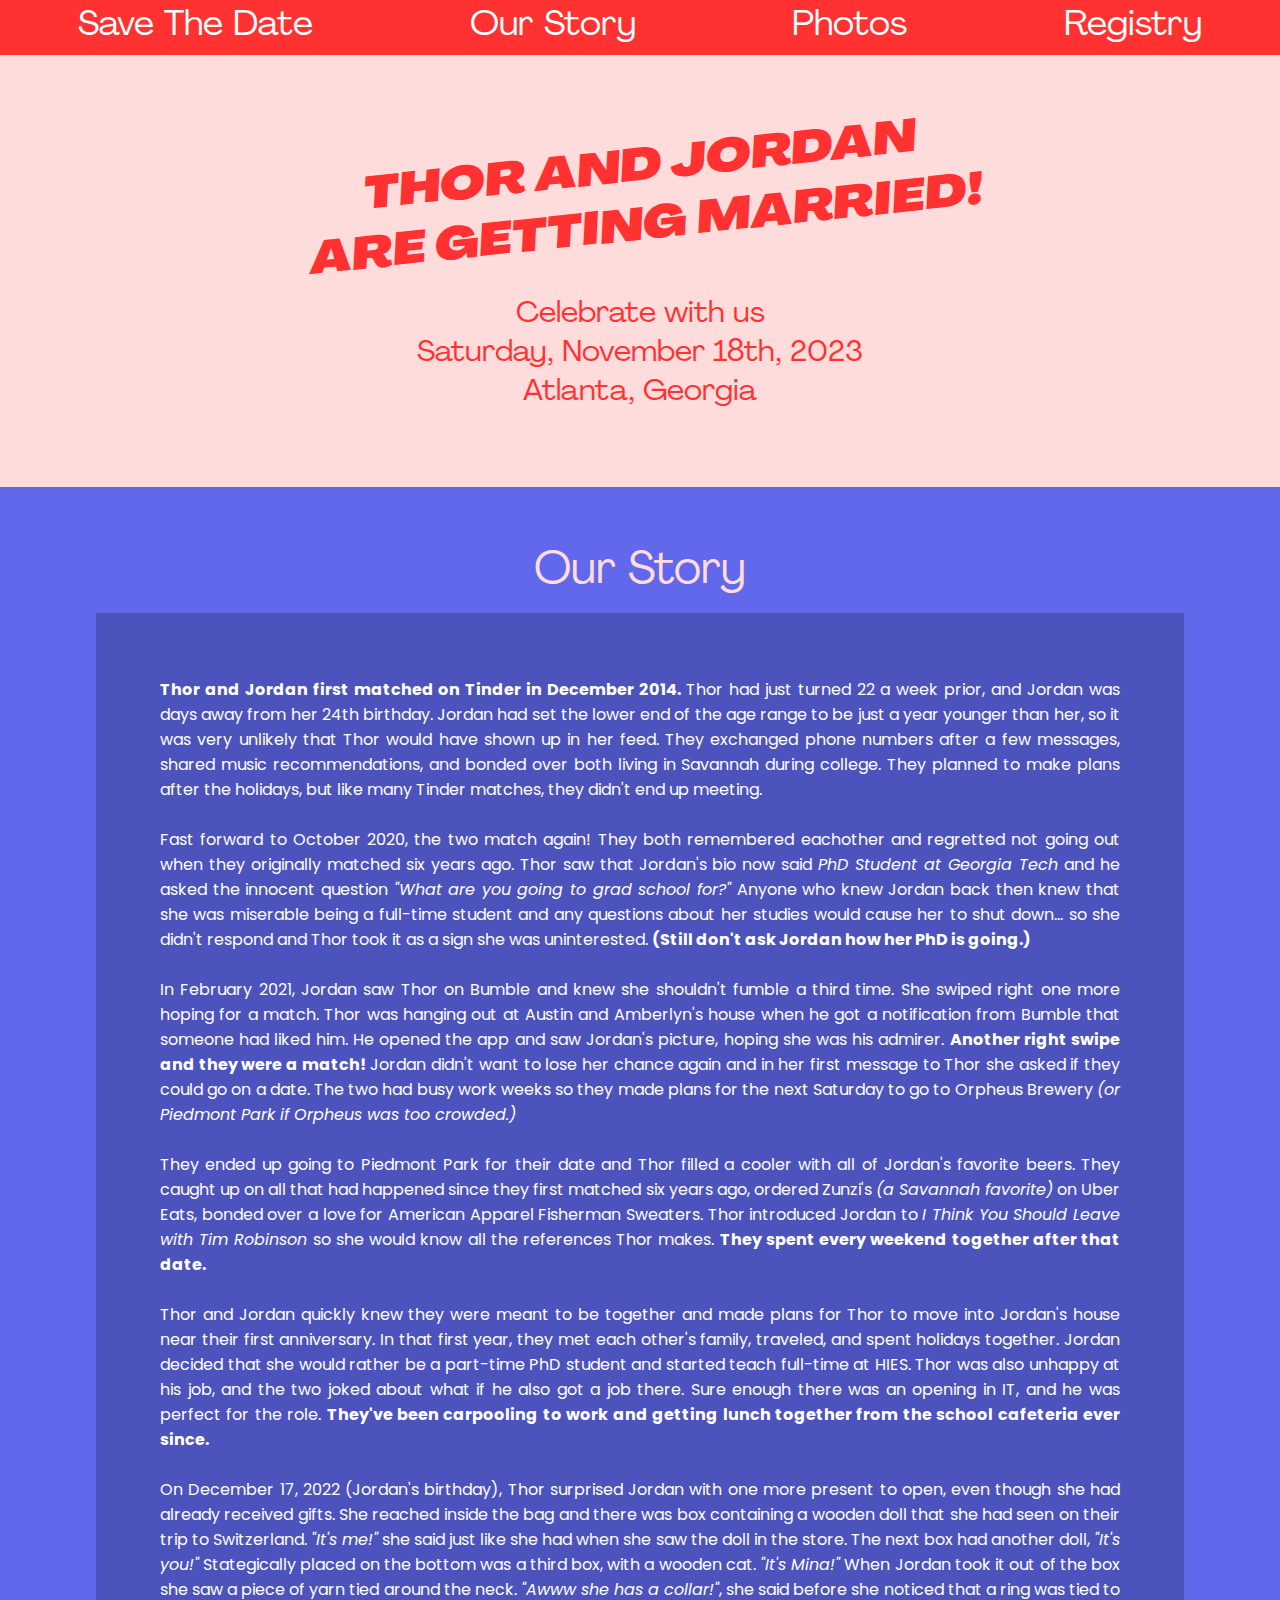
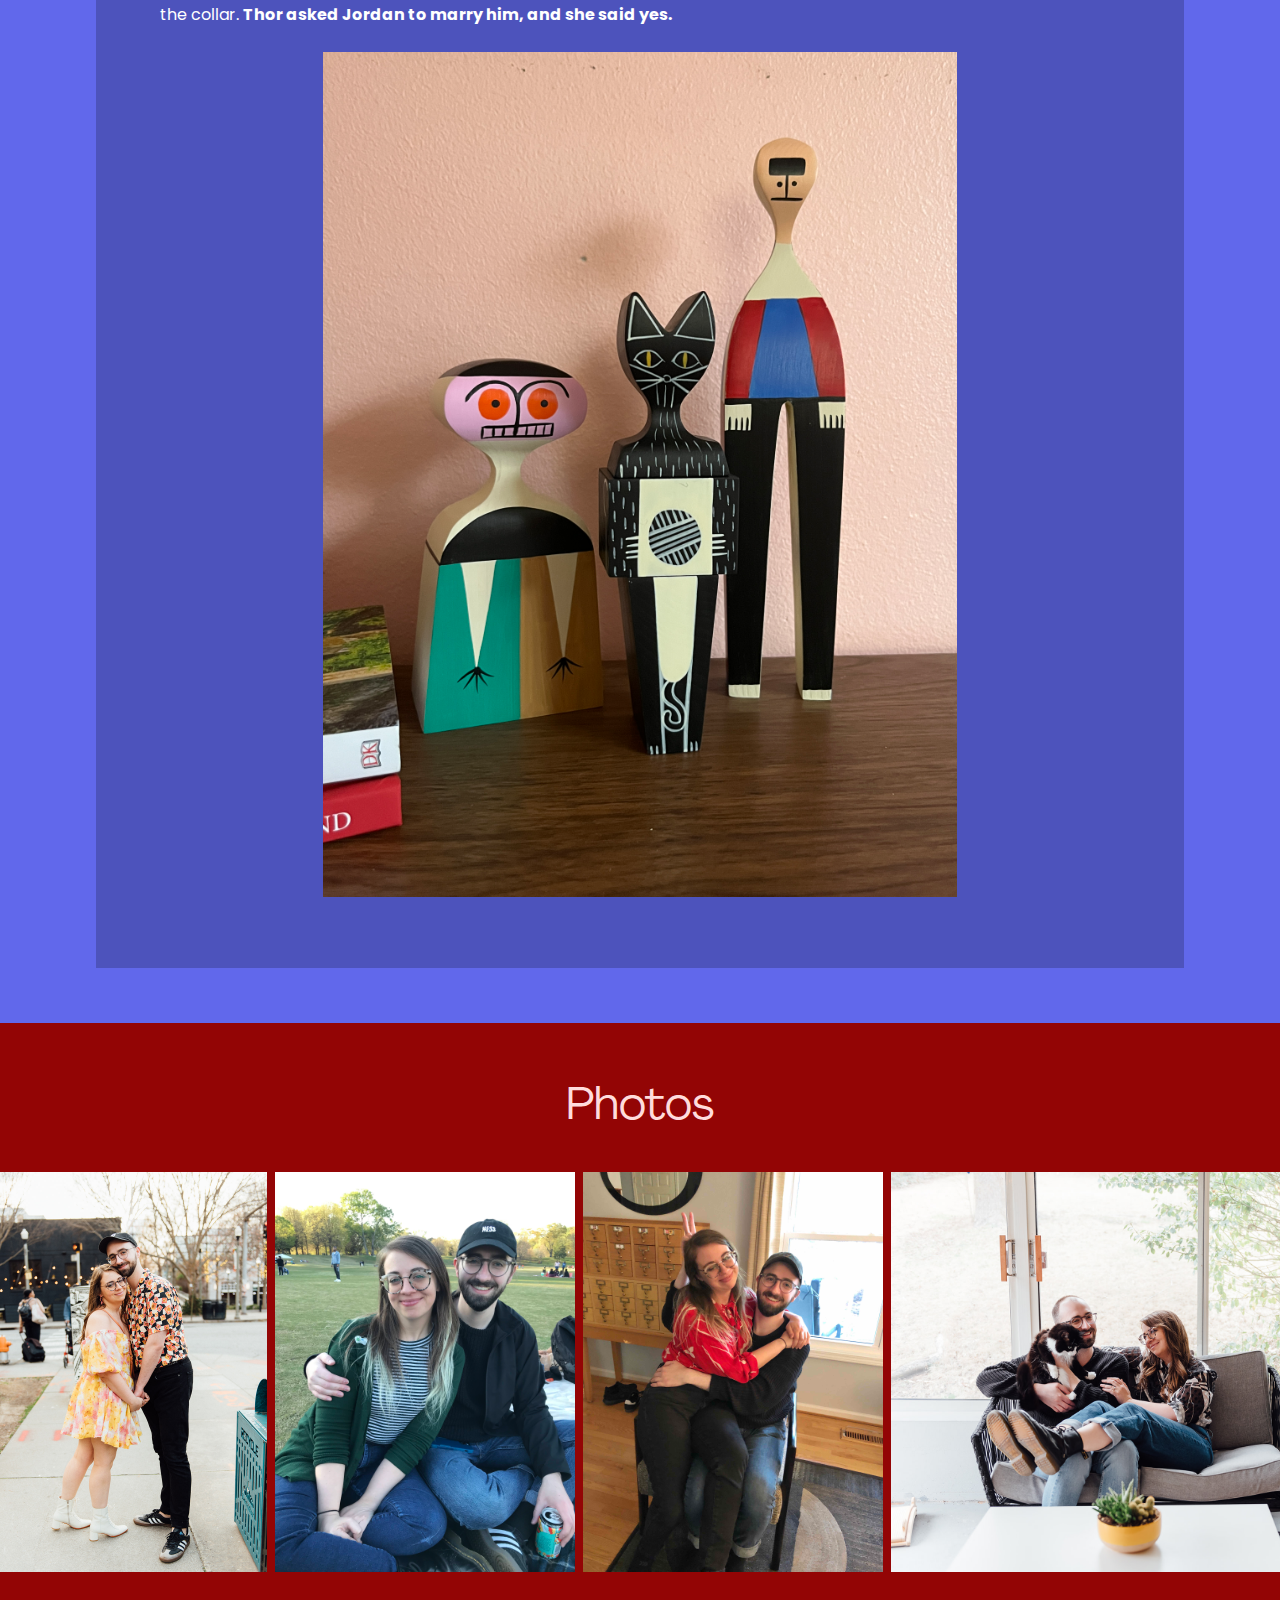
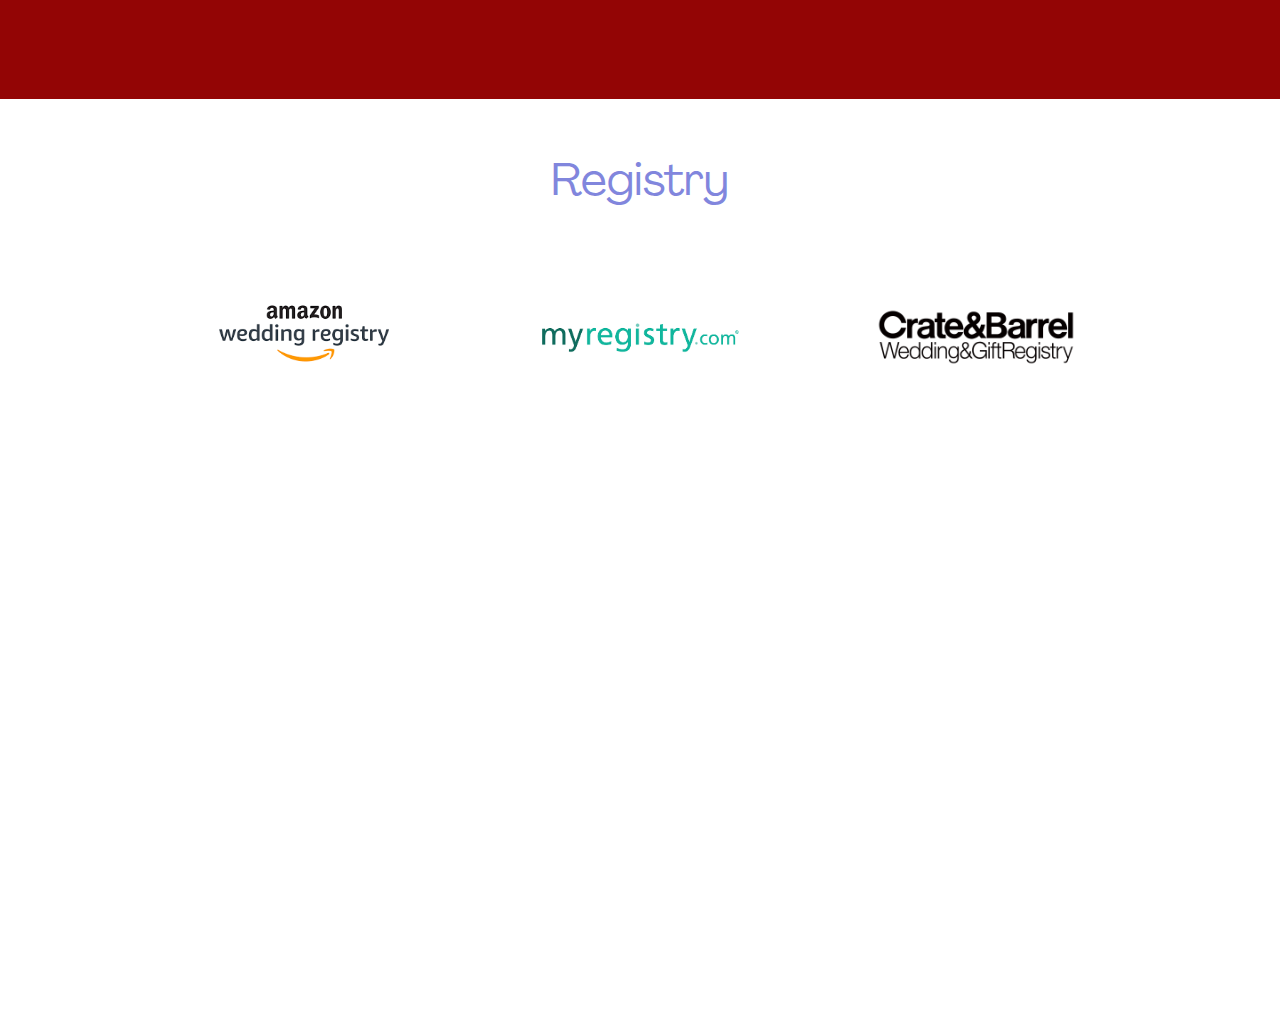
==== index.html @ b4f10556 "initial commit" ====
<!DOCTYPE html>
<html>
<head>
<title>Thor and Jordan</title>
<meta charset="UTF-8">
<meta name="viewport" content="width=device-width, initial-scale=1">
<link rel="apple-touch-icon" sizes="180x180" href="/apple-touch-icon.png">
<link rel="icon" type="image/png" sizes="32x32" href="/favicon-32x32.png">
<link rel="icon" type="image/png" sizes="16x16" href="/favicon-16x16.png">
<link rel="manifest" href="/site.webmanifest">
<link rel="stylesheet" type="text/css" href="style.css">
<link rel="stylesheet" href="https://fonts.googleapis.com/css?family=Raleway">
<link rel="preconnect" href="https://fonts.googleapis.com">
<link rel="preconnect" href="https://fonts.gstatic.com" crossorigin>
<link href="https://fonts.googleapis.com/css2?family=Comfortaa:wght@300;400;500;600;700&family=Jost:ital,wght@0,100;0,200;0,300;0,400;0,500;0,600;0,700;0,800;0,900;1,100;1,200;1,300;1,400;1,500;1,600;1,700;1,800;1,900&family=Lexend:wght@100;200;300;400;500;600;700;800;900&family=Poppins:ital,wght@0,100;0,200;0,300;0,400;0,500;0,600;0,700;0,800;0,900;1,100;1,200;1,300;1,400;1,500;1,600;1,700;1,800;1,900&family=Quicksand:wght@300;400;500;600;700&family=Rouge+Script&family=Urbanist:ital,wght@0,100;0,200;0,300;0,400;0,500;0,600;0,700;0,800;0,900;1,100;1,200;1,300;1,400;1,500;1,600;1,700;1,800;1,900&display=swap" rel="stylesheet">
<link rel="preconnect" href="https://fonts.googleapis.com">
<link rel="preconnect" href="https://fonts.gstatic.com" crossorigin>
<link href="https://fonts.googleapis.com/css2?family=Comfortaa:wght@300;400;500;600;700&family=Jost:ital,wght@0,100;0,200;0,300;0,400;0,500;0,600;0,700;0,800;0,900;1,100;1,200;1,300;1,400;1,500;1,600;1,700;1,800;1,900&family=Knewave&family=Lexend:wght@100;200;300;400;500;600;700;800;900&family=Poppins:ital,wght@0,100;0,200;0,300;0,400;0,500;0,600;0,700;0,800;0,900;1,100;1,200;1,300;1,400;1,500;1,600;1,700;1,800;1,900&family=Quicksand:wght@300;400;500;600;700&family=Rouge+Script&family=Urbanist:ital,wght@0,100;0,200;0,300;0,400;0,500;0,600;0,700;0,800;0,900;1,100;1,200;1,300;1,400;1,500;1,600;1,700;1,800;1,900&display=swap" rel="stylesheet">
<script src="sketch.js"></script>

</head>
<body>

    <div id="website">

    <div id="menubar">
        <a href="/#date">Save The Date</a>
        <a href="/#story">Our Story</a>
        <a href="/#photos">Photos</a>
        <a href="/#registry">Registry</a>

    </div>
    
    <div id="date" style="color: #ff3131">
        <br>
        <h1 style="transform: rotate(354deg);color: #ff3131;font-family: 'Agrandir-WideBlackItalic';">
           
            <b><i>THOR AND JORDAN <br>ARE GETTING MARRIED!</i></b>
</h1>
<br>
Celebrate with us
<br>
Saturday, November 18th, 2023
<br>
Atlanta, Georgia
<br><br><br>
    </div>

    <div id="story">
        <h1 style="color: #ffdcdc;">Our Story</h1>
<p>
    <b>Thor and Jordan first matched on Tinder in December 2014. </b>
Thor had just turned 22 a week prior, and Jordan was days 
away from her 24th birthday. Jordan had set the lower end 
of the age range to be just a year younger than her, so it was 
very unlikely that Thor would have shown up in her feed. They exchanged 
phone numbers after a few messages, shared music recommendations, and 
bonded over both living in Savannah during college. They planned to 
make plans after the holidays, but like many Tinder matches, they 
didn't end up meeting.
<br><br>
Fast forward to October 2020, the two match again! They both 
remembered eachother and regretted not going out when they originally 
matched six years ago. Thor saw that Jordan's bio now said <i>PhD Student at Georgia Tech</i>
and he asked the innocent question <i>"What are you going to grad school for?"</i> 
Anyone who knew Jordan back then knew that she was miserable being a full-time 
student and any questions about her studies would cause her to shut down... so she 
didn't respond and Thor took it as a sign she was uninterested. <b>(Still don't ask Jordan how 
her PhD is going.) </b>
<br><br>
In February 2021, Jordan saw Thor on Bumble and knew she shouldn't fumble a third time. 
She swiped right one more hoping for a match. Thor was hanging out at Austin and Amberlyn's 
house when he got a notification from Bumble that someone had liked him. He opened 
the app and saw Jordan's picture, hoping she was his admirer. <b>Another right swipe and they 
were a match! </b>Jordan didn't want to lose her chance again and in her first message to Thor 
she asked if they could go on a date. The two had busy work weeks so they made plans for the 
next Saturday to go to Orpheus Brewery <i>(or Piedmont Park if Orpheus was too crowded.)</i> 
<br><br>
They ended up going to Piedmont Park for their date and Thor filled a cooler with all of Jordan's
favorite beers. They caught up on all that had happened since they first matched six years ago, 
ordered Zunzi's <i>(a Savannah favorite)</i> on Uber Eats, bonded over a love for American Apparel 
Fisherman Sweaters. Thor introduced Jordan to <i>I Think You Should Leave with Tim Robinson</i> so 
she would know all the references Thor makes. <b>They spent every weekend together after that date. </b> 
<br><br>
Thor and Jordan quickly knew they were meant to be together and made plans for Thor to move 
into Jordan's house near their first anniversary. In that first year, they met each other's family, 
traveled, and spent holidays together. Jordan decided that she would rather be a part-time PhD student 
and started teach full-time at HIES. Thor was also unhappy at his job, and the two joked about what 
if he also got a job there. Sure enough there was an opening in IT, and he was perfect for the 
role. <b>They've been carpooling to work and getting lunch together from the school cafeteria ever since. </b>                                          
<br><br>
On December 17, 2022 (Jordan's birthday), Thor surprised Jordan with one more present to open, 
even though she had already received gifts. She reached inside the bag and there was box 
containing a wooden doll that she had seen on their trip to Switzerland. <i>"It's me!"</i> she said 
just like she had when she saw the doll in the store. The next box had another doll, 
<i>"It's you!"</i> Stategically placed on the bottom was a third box, with a wooden cat. 
<i>"It's Mina!"</i> When  Jordan took it out of the box she saw a piece of yarn tied around
 the neck. <i>"Awww she has a collar!"</i>, she said before she noticed that a ring was tied 
 to the collar. <b>Thor asked Jordan to marry him, and she said yes.</b>      
    <br><br>
    <span style="width:100%;text-align: center !important;">
    <img style="margin-left: 17%" src="photos/IMG_8415.JPG" width="66%">
    </span>
</p>
<br>
    </div>

    <div id="photos">
        <h1 style="color: #ffdcdc;">Photos</h1><br>
<div id="photocontainer">
    <div id="inner">
        <img src="/photos/Jordan_Thor_Engagement-80.jpg">
<img src="/photos/1.JPG">
<img src="/photos/2.jpeg">
<img src="/photos/Jordan_Thor_Engagement-26.jpg">
<img src="/photos/Jordan_Thor_Engagement-19.jpg">

<img src="/photos/Jordan_Thor_Engagement-66.jpg">
<img src="/photos/Jordan_Thor_Engagement-124.jpg">
<img src="/photos/3.jpeg">
<img src="/photos/4.jpeg">

<img src="/photos/5.jpeg">
<img src="/photos/5a.jpeg">
<img src="/photos/6.jpeg">
<img src="/photos/7.JPEG">
<img src="/photos/Jordan_Thor_Engagement-117.jpg">
<img src="/photos/Jordan_Thor_Engagement-118.jpg">





<img src="/photos/8.jpeg">
<img src="/photos/10.JPG">
<img src="/photos/9.jpeg">
<img src="/photos/Jordan_Thor_Engagement-130.jpg">
<img src="/photos/Jordan_Thor_Engagement-134.jpg">
<img src="/photos/11.jpg">
<img src="/photos/12.jpeg">
<img src="/photos/13.jpeg">

<img src="/photos/14.jpeg">
<img src="/photos/Jordan_Thor_Engagement-169.jpg">
<img src="/photos/Jordan_Thor_Engagement-176.jpg">
<img src="/photos/Jordan_Thor_Engagement-187.jpg">

<img src="/photos/15.jpeg">
<img src="/photos/16.jpeg">
<img src="/photos/17.jpeg">
<img src="/photos/18.jpeg">

<img src="/photos/19.jpeg">
<img src="/photos/20.jpeg">
<img src="/photos/21.jpeg">
<img src="/photos/22.jpeg">
<img src="/photos/23.jpeg">
<img src="/photos/24.jpeg">
<img src="/photos/25.jpeg">
<img src="/photos/26.jpeg">
<img src="/photos/27.jpeg">
<img src="/photos/28.jpeg">
</div>
</div>


    </div>

    <div id="registry">
    <h1>Registry</h1>
<a target="_blank" href="https://www.amazon.com/wedding/share/thorandjordan"><img src="/photos/amazon.png"></a>
<a target="_blank" href="https://www.myregistry.com/giftlist/thorandjordan"><img src="/photos/myregistry.png"></a>
<a target="_blank" href="https://www.crateandbarrel.com/gift-registry/thor-oleson-and-jordan-graves/r6677314"><img src="/photos/crate.png"></a>

    </div>


    </div>

</body>
</html>
---- style.css ----
@font-face {
    font-family: Agrandir-GrandLight;
    src: url("fonts/PPAgrandir-GrandLight.otf") format("opentype");
}
@font-face {
    font-family: Agrandir-WideBlackItalic;
    src: url("fonts/PPAgrandir-WideBlackItalic.otf") format("opentype");
}
@font-face {
    font-family: Agrandir-WideLight;
    src: url("fonts/PPAgrandir-WideLight.otf") format("opentype");
}
@font-face {
    font-family: Agrandir;
    src: url("fonts/PPAgrandir-Regular.otf") format("opentype");
}
#date {
    
    background-color: #930505;
    background-color: #f3afaf;
    background-color: #ffdcdc;
    min-height: 200px;
    text-align: center;
}

#story {
    background-color: #d80505;
    background-color: #f3afaf;
    background-color: #ffdcdc;
    background-color: #6168eb;
    min-height: 200px;
    text-align: center;
}

#photos {
    background-color: #d80505;
    background-color: #e5b8aa;
    background-color: #930505;
    
    
    min-height: calc(420px + 20vw);
    text-align: center;
}

#registry {
    background-color: white;
  
    color:black;
    color: #8186dd;
    min-height: 150px;
    text-align: center;
    height: 100vh;
}

#registry img {
    width: 30vw;
    margin: 5vw;
    max-width: 200px;
    vertical-align: middle;
}

h1 {
    margin: 0px;
    text-decoration: none;
    font-weight: 400;
    padding-top: 4vw;
    font-size: min(45px,6vw);
}
body {
    margin: 0px;
    padding: 0px;
    font-family: 'Poppins', sans-serif;
    font-family: 'Agrandir', sans-serif;
    scroll-behavior: smooth;
color: white;
font-size: min(30px,4vw);
}
html {
    scroll-behavior: smooth;

}
#menubar {
    position: sticky;
    top: 0px;
    background-color: #4240ad;
    background-color: #6168eb;
    background-color: #d80505;
    background-color: #ff3131;
    width: 100%;
    text-align: center;
    display: inline-flex;
    justify-content: space-around;
    z-index: 1;
    height: min(6vw,55px);
}

#menubar a {
    background-color: rgba(0,0,0,0);
    border-color: rgba(0,0,0,0);
    color: white;
    
   /* width: 22%;*/
    padding: 0px;
    font-family: 'Comfortaa', cursive;
    font-family: 'Jost', sans-serif;
    font-family: 'Lexend', sans-serif;
  
    font-family: 'Quicksand', sans-serif;
    font-family: 'Rouge Script', cursive;
    font-family: 'Urbanist', sans-serif;
    font-family: 'Poppins', sans-serif;
    font-family: 'Agrandir', sans-serif;
    text-decoration: none;
    display: inline-block;
    font-size: min(4vw,35px);
    height: 6vw;
}

#menubar a:hover {
color: #6168eb;
}

#photocontainer{
    height:400px;
    text-align: left;
    width: 100%;
overflow-x: scroll;
overflow-y: hidden;

}

#inner {
height: 400px;
width: 14300px;
}

#inner img {
    height:400px;
    display: inline;
}


#website {
    position: relative;
    top: -10px;
    
}

#story p {
    width: 75%;
    margin-left: 7.5%;
    padding: 5vw;
 font-size: 16px;   
 text-align: justify;
 background-color: rgba(0,0,0,0.2);
 font-family: 'Poppins';
}
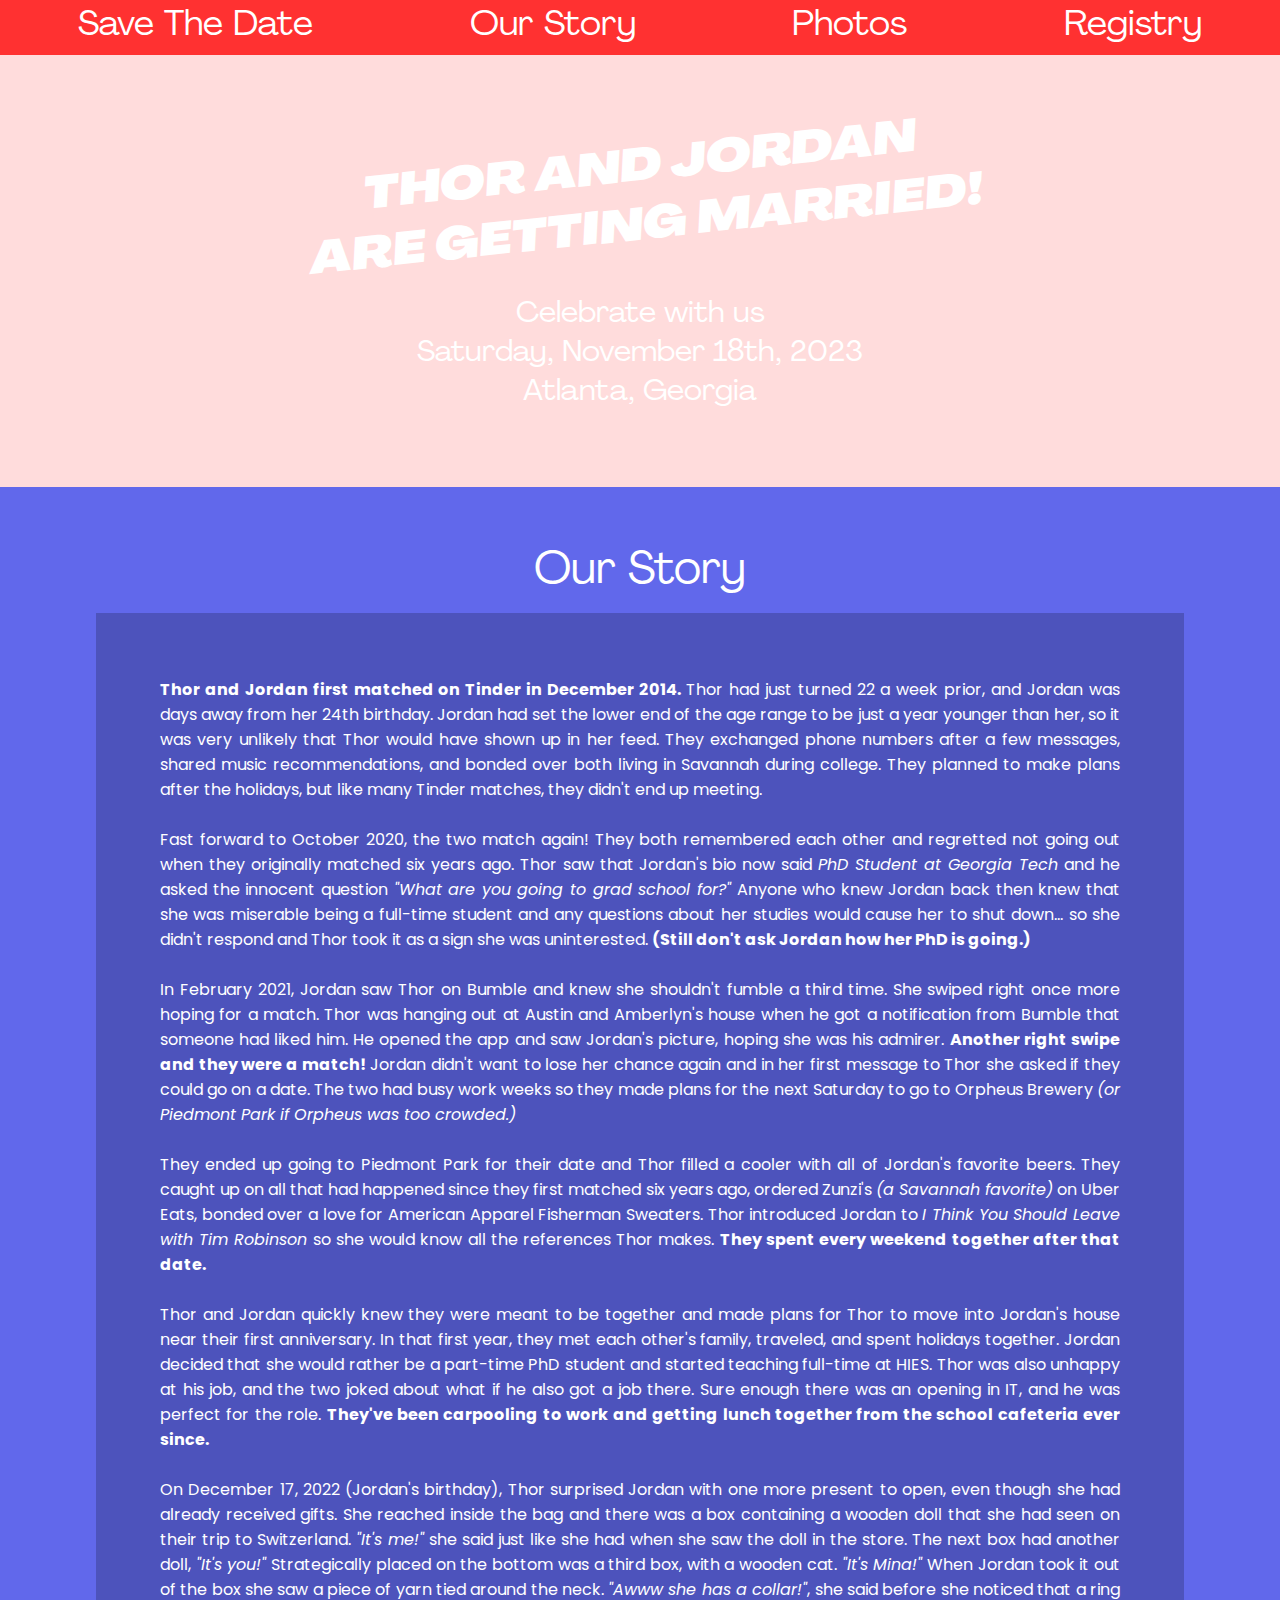
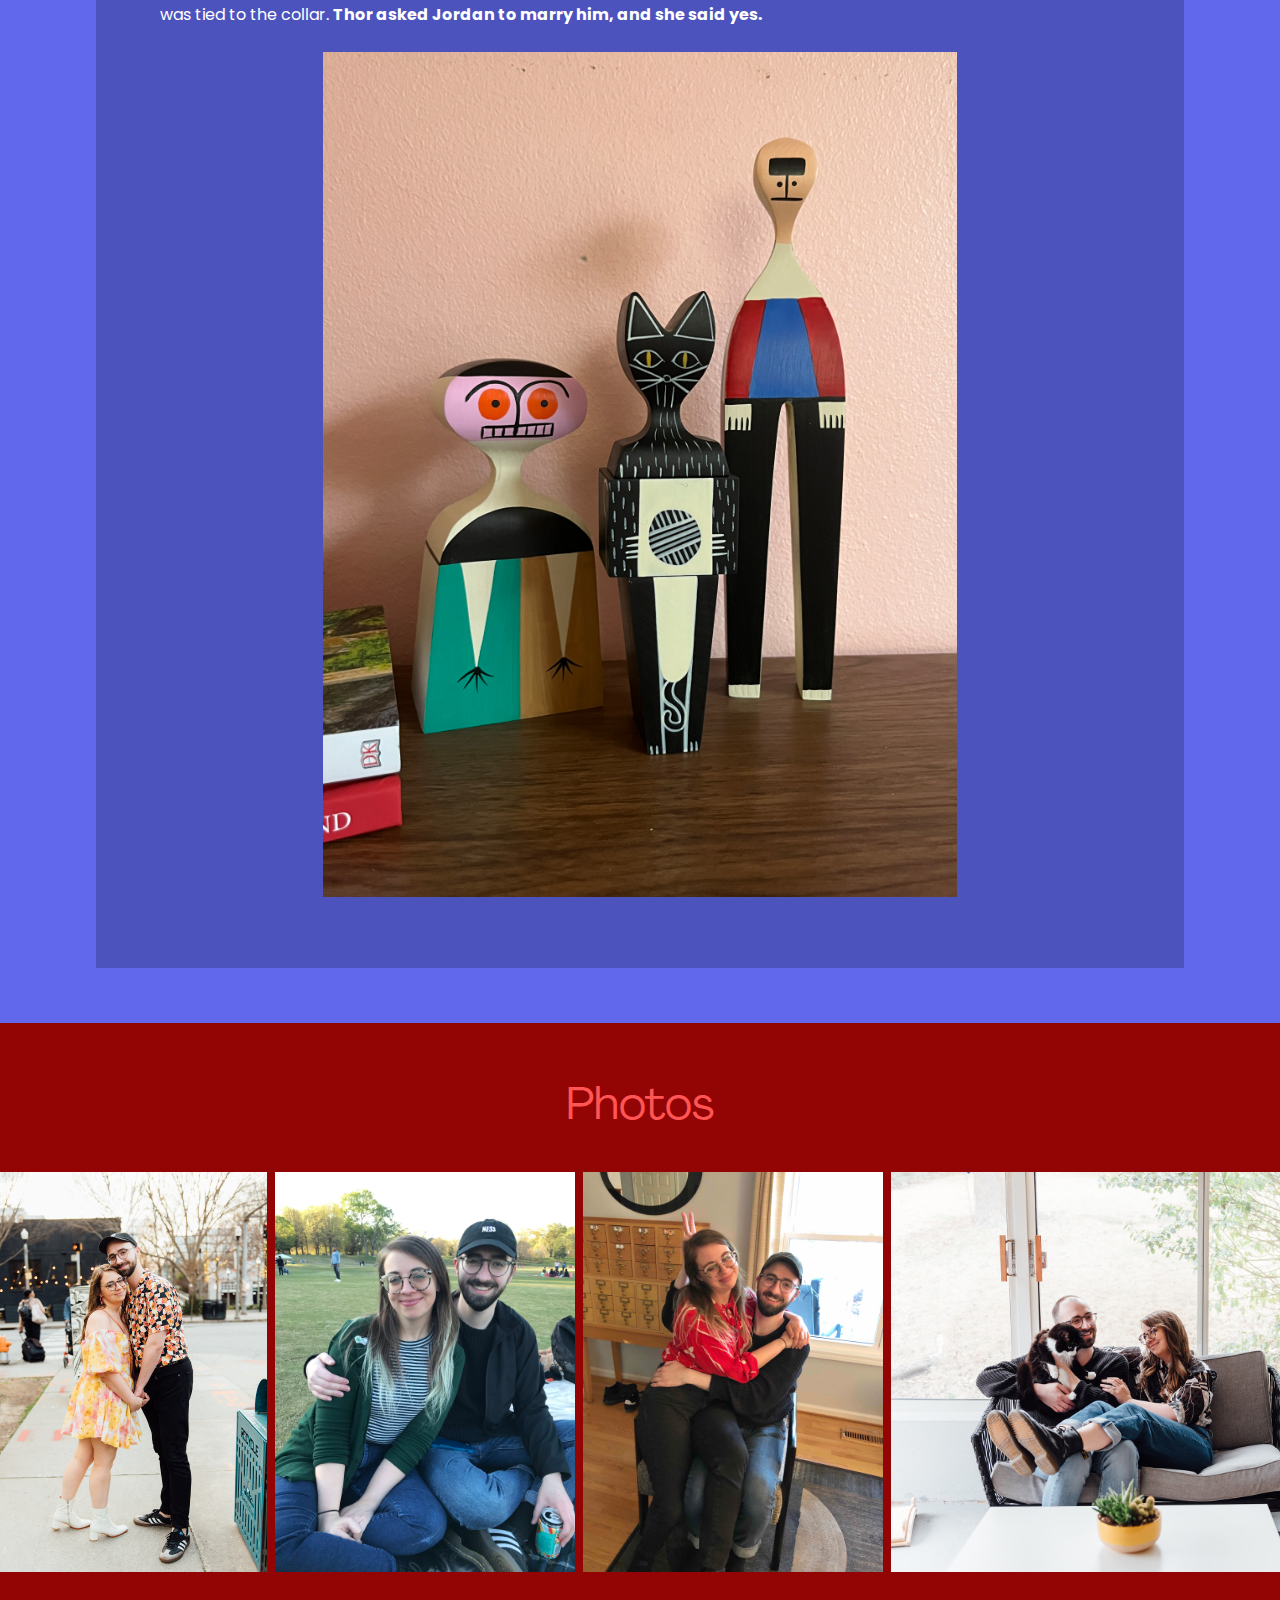
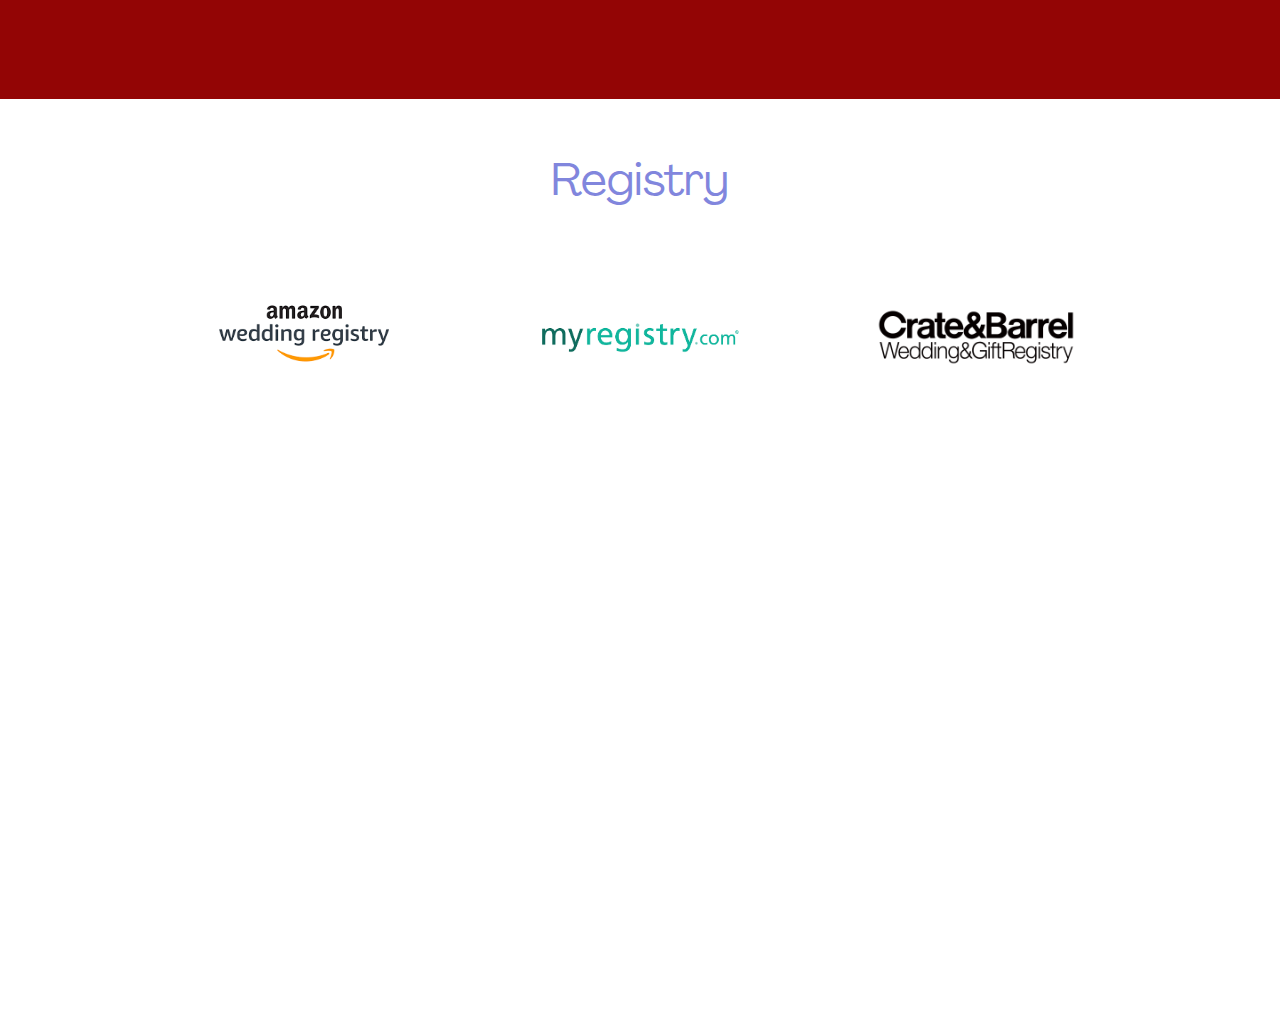
==== commit 2af315a0: "updates" ====
--- a/index.html
+++ b/index.html
@@ -31,9 +31,9 @@
 
     </div>
     
-    <div id="date" style="color: #ff3131">
-        <br>
-        <h1 style="transform: rotate(354deg);color: #ff3131;font-family: 'Agrandir-WideBlackItalic';">
+    <div id="date" style="color: #ff3131; color: #ff5555; color:white;">
+        <br><div id="dateText">
+        <h1 style="transform: rotate(354deg);color: #ff3131;color: #ff5555; color:white;font-family: 'Agrandir-WideBlackItalic';">
            
             <b><i>THOR AND JORDAN <br>ARE GETTING MARRIED!</i></b>
 </h1>
@@ -45,9 +45,10 @@
 Atlanta, Georgia
 <br><br><br>
     </div>
+</div>
 
     <div id="story">
-        <h1 style="color: #ffdcdc;">Our Story</h1>
+        <h1 style=" color: #345fbf;color: white;">Our Story</h1>
 <p>
     <b>Thor and Jordan first matched on Tinder in December 2014. </b>
 Thor had just turned 22 a week prior, and Jordan was days 
@@ -60,7 +61,7 @@
 didn't end up meeting.
 <br><br>
 Fast forward to October 2020, the two match again! They both 
-remembered eachother and regretted not going out when they originally 
+remembered each other and regretted not going out when they originally 
 matched six years ago. Thor saw that Jordan's bio now said <i>PhD Student at Georgia Tech</i>
 and he asked the innocent question <i>"What are you going to grad school for?"</i> 
 Anyone who knew Jordan back then knew that she was miserable being a full-time 
@@ -69,7 +70,7 @@
 her PhD is going.) </b>
 <br><br>
 In February 2021, Jordan saw Thor on Bumble and knew she shouldn't fumble a third time. 
-She swiped right one more hoping for a match. Thor was hanging out at Austin and Amberlyn's 
+She swiped right once more hoping for a match. Thor was hanging out at Austin and Amberlyn's 
 house when he got a notification from Bumble that someone had liked him. He opened 
 the app and saw Jordan's picture, hoping she was his admirer. <b>Another right swipe and they 
 were a match! </b>Jordan didn't want to lose her chance again and in her first message to Thor 
@@ -85,15 +86,15 @@
 Thor and Jordan quickly knew they were meant to be together and made plans for Thor to move 
 into Jordan's house near their first anniversary. In that first year, they met each other's family, 
 traveled, and spent holidays together. Jordan decided that she would rather be a part-time PhD student 
-and started teach full-time at HIES. Thor was also unhappy at his job, and the two joked about what 
+and started teaching full-time at HIES. Thor was also unhappy at his job, and the two joked about what 
 if he also got a job there. Sure enough there was an opening in IT, and he was perfect for the 
 role. <b>They've been carpooling to work and getting lunch together from the school cafeteria ever since. </b>                                          
 <br><br>
 On December 17, 2022 (Jordan's birthday), Thor surprised Jordan with one more present to open, 
-even though she had already received gifts. She reached inside the bag and there was box 
+even though she had already received gifts. She reached inside the bag and there was a box 
 containing a wooden doll that she had seen on their trip to Switzerland. <i>"It's me!"</i> she said 
 just like she had when she saw the doll in the store. The next box had another doll, 
-<i>"It's you!"</i> Stategically placed on the bottom was a third box, with a wooden cat. 
+<i>"It's you!"</i> Strategically placed on the bottom was a third box, with a wooden cat. 
 <i>"It's Mina!"</i> When  Jordan took it out of the box she saw a piece of yarn tied around
  the neck. <i>"Awww she has a collar!"</i>, she said before she noticed that a ring was tied 
  to the collar. <b>Thor asked Jordan to marry him, and she said yes.</b>      
@@ -106,7 +107,7 @@
     </div>
 
     <div id="photos">
-        <h1 style="color: #ffdcdc;">Photos</h1><br>
+        <h1 style="color: #ffdcdc;color: #ff5555;">Photos</h1><br>
 <div id="photocontainer">
     <div id="inner">
         <img src="/photos/Jordan_Thor_Engagement-80.jpg">
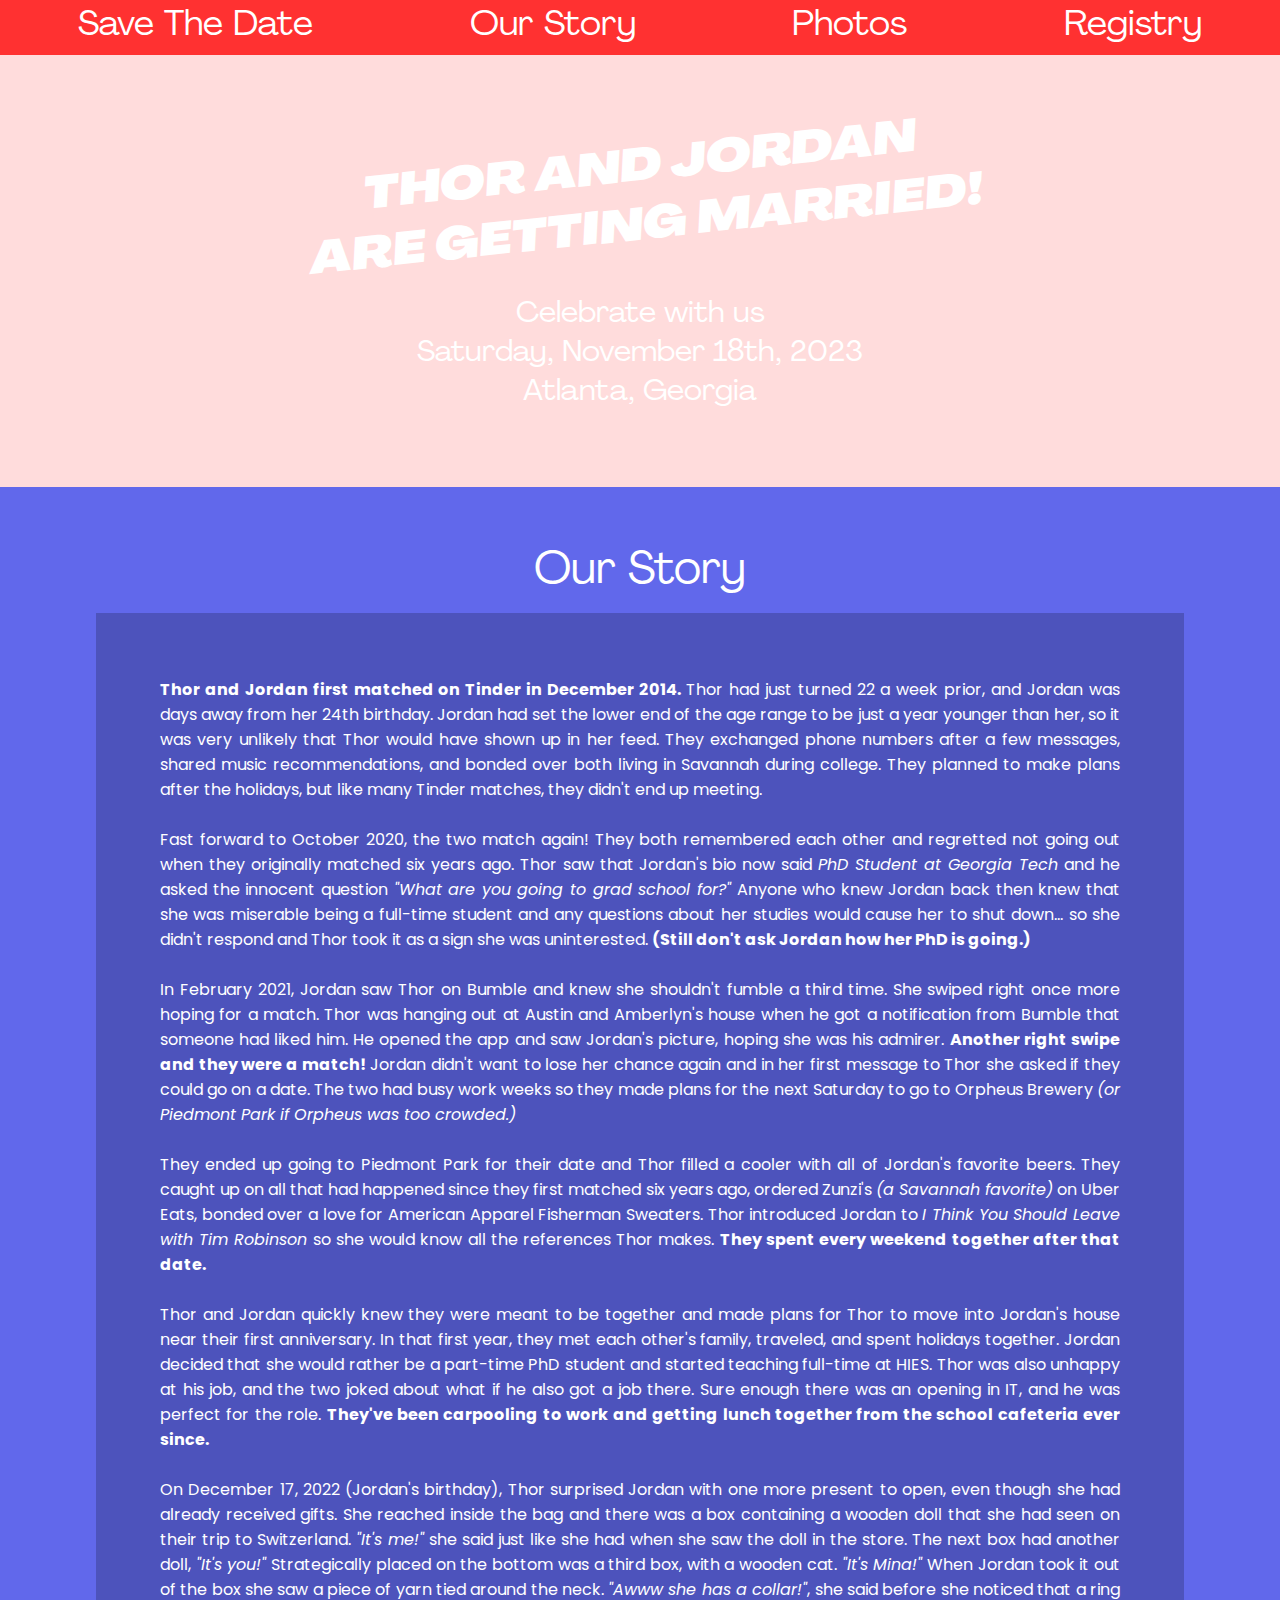
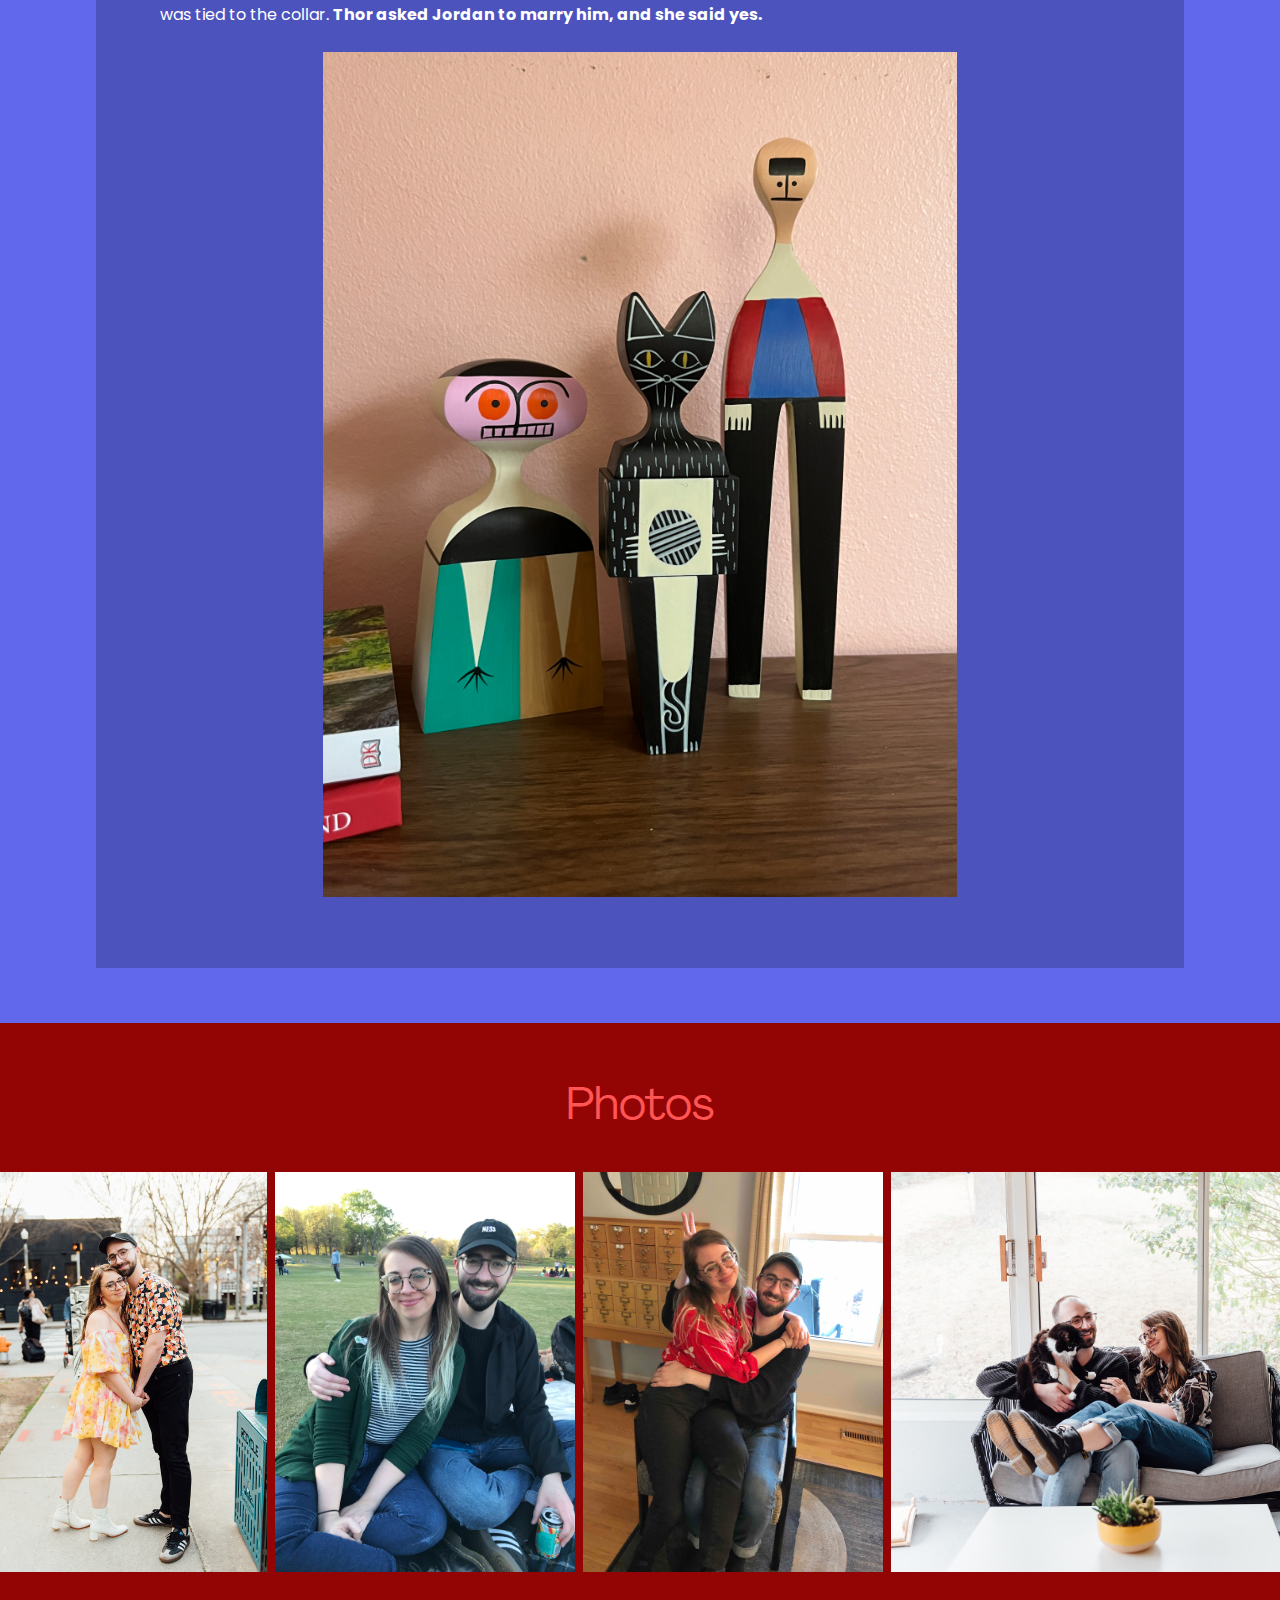
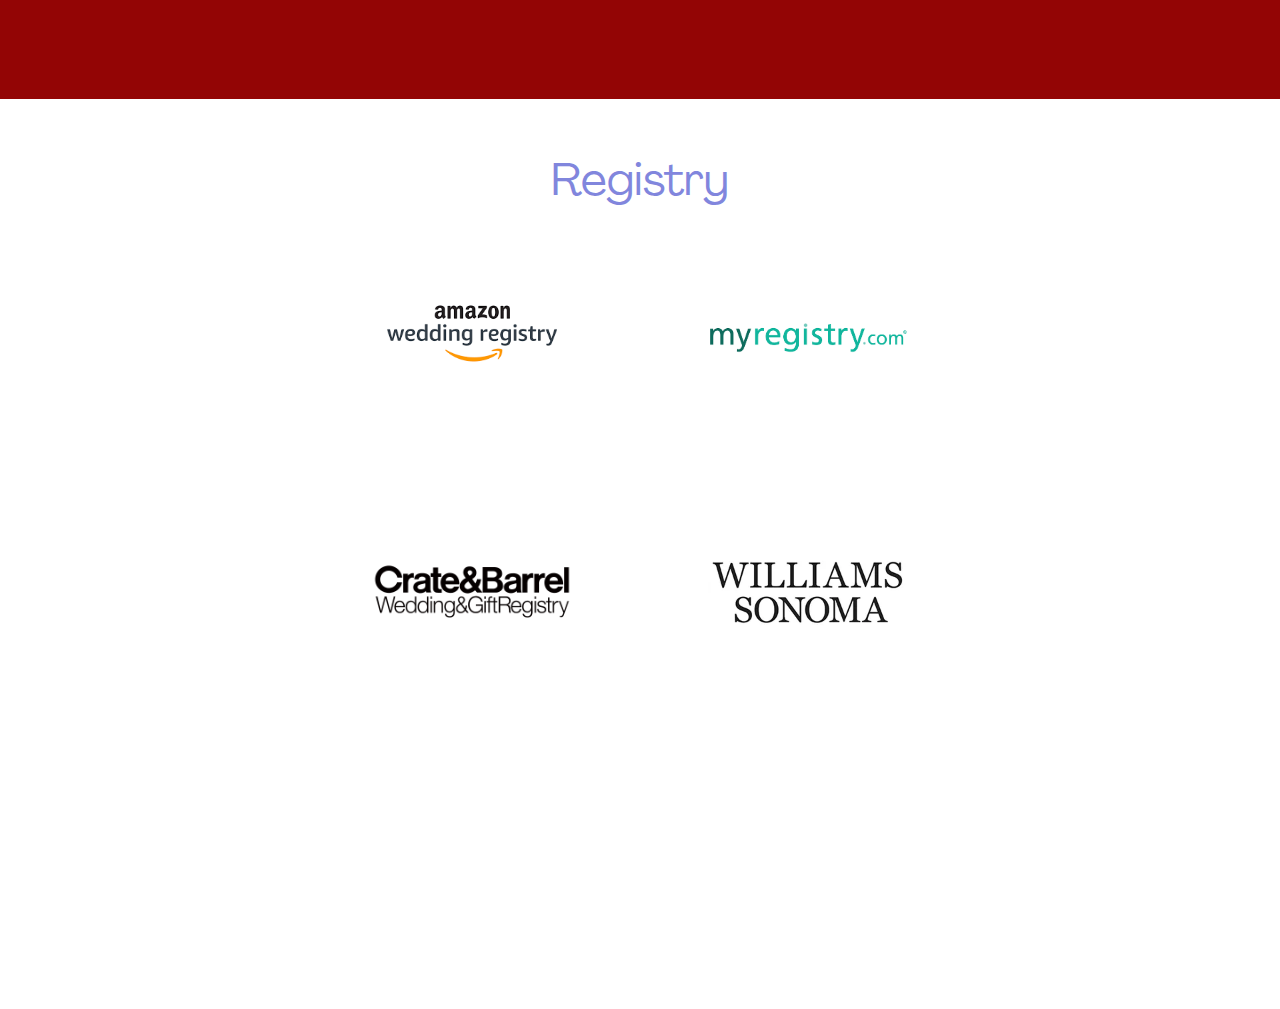
==== commit 945817ab: "ws" ====
--- a/index.html
+++ b/index.html
@@ -124,7 +124,7 @@
 <img src="/photos/5.jpeg">
 <img src="/photos/5a.jpeg">
 <img src="/photos/6.jpeg">
-<img src="/photos/7.JPEG">
+<img src="/photos/7.jpeg">
 <img src="/photos/Jordan_Thor_Engagement-117.jpg">
 <img src="/photos/Jordan_Thor_Engagement-118.jpg">
 
@@ -171,7 +171,10 @@
     <h1>Registry</h1>
 <a target="_blank" href="https://www.amazon.com/wedding/share/thorandjordan"><img src="/photos/amazon.png"></a>
 <a target="_blank" href="https://www.myregistry.com/giftlist/thorandjordan"><img src="/photos/myregistry.png"></a>
+<br>
 <a target="_blank" href="https://www.crateandbarrel.com/gift-registry/thor-oleson-and-jordan-graves/r6677314"><img src="/photos/crate.png"></a>
+<a target="_blank" href="https://www.williams-sonoma.com/registry/lgrxvflwgb/registry-list.html"><img src="/photos/ws.png"></a>
+
 
     </div>
 
